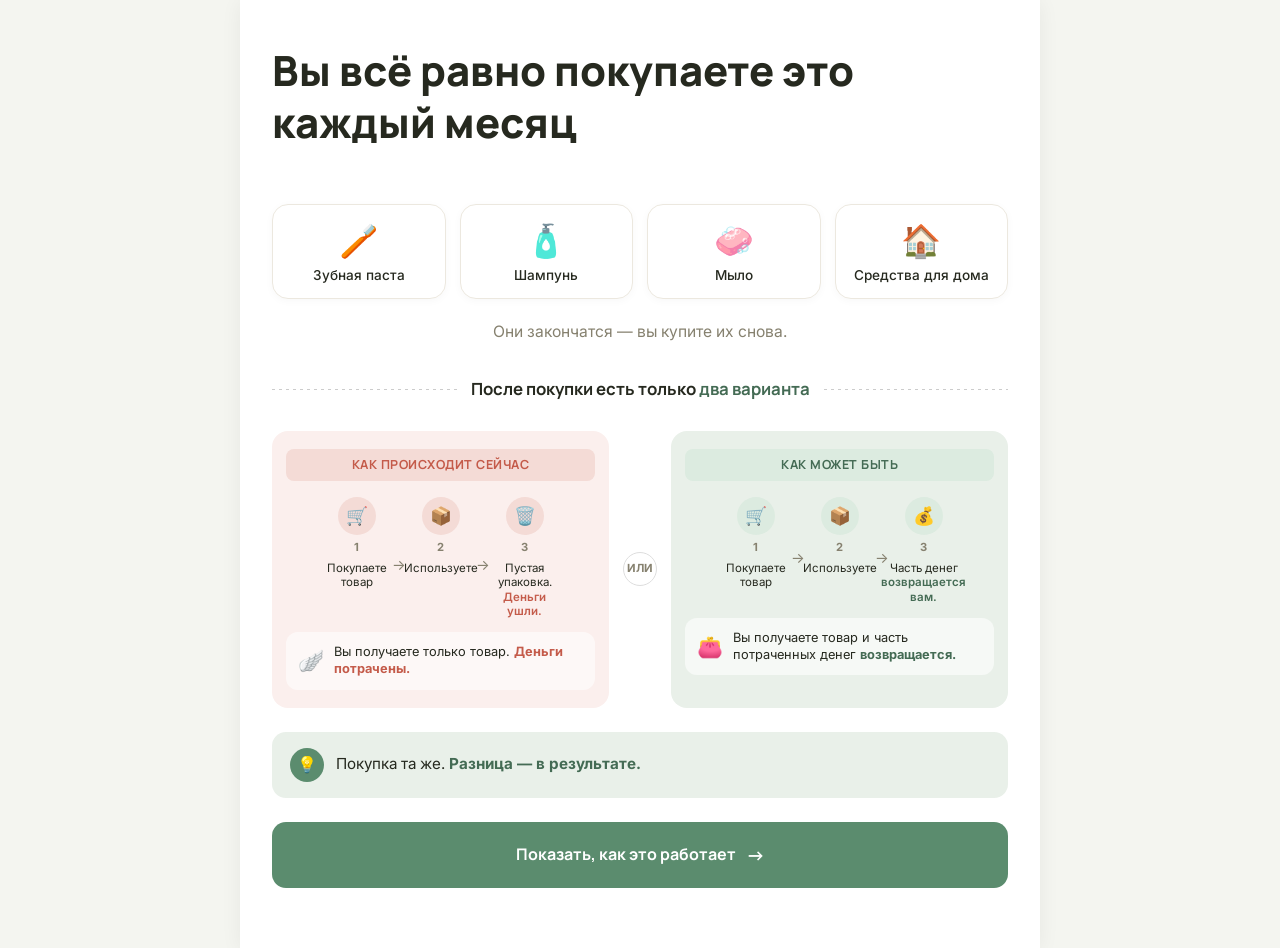
==== index.html @ 47878c48 "Add files via upload" ====
<!DOCTYPE html>
<html lang="ru">
<head>
<meta charset="UTF-8">
<meta name="viewport" content="width=device-width, initial-scale=1.0">
<title>Покупки, которые работают на вас</title>
<link rel="stylesheet" href="style.css">
</head>
<body>
<div class="page" style="padding: 44px 32px 60px;">

  <h1 class="fade-in">Вы всё равно покупаете это каждый месяц</h1>

  <div class="intro-icon-row fade-in fade-in-delay-1">
    <div class="intro-icon-card">
      <span class="emoji-big">🪥</span>
      <span class="intro-icon-label">Зубная паста</span>
    </div>
    <div class="intro-icon-card">
      <span class="emoji-big">🧴</span>
      <span class="intro-icon-label">Шампунь</span>
    </div>
    <div class="intro-icon-card">
      <span class="emoji-big">🧼</span>
      <span class="intro-icon-label">Мыло</span>
    </div>
    <div class="intro-icon-card">
      <span class="emoji-big">🏠</span>
      <span class="intro-icon-label">Средства для дома</span>
    </div>
  </div>

  <p class="intro-sub fade-in fade-in-delay-1">Они закончатся — вы купите их снова.</p>

  <div class="intro-divider fade-in fade-in-delay-2">
    <div class="intro-divider-text">После покупки есть только <span class="hl">два варианта</span></div>
  </div>

  <div class="mini-compare-grid fade-in fade-in-delay-2">

    <div class="mini-panel mini-panel-bad">
      <div class="mini-title">КАК ПРОИСХОДИТ СЕЙЧАС</div>
      <div class="mini-steps">
        <div class="mini-step">
          <div class="mini-step-icon">🛒</div>
          <div class="mini-step-num">1</div>
          <div class="mini-step-label">Покупаете товар</div>
        </div>
        <div class="mini-arrow">→</div>
        <div class="mini-step">
          <div class="mini-step-icon">📦</div>
          <div class="mini-step-num">2</div>
          <div class="mini-step-label">Используете</div>
        </div>
        <div class="mini-arrow">→</div>
        <div class="mini-step">
          <div class="mini-step-icon">🗑️</div>
          <div class="mini-step-num">3</div>
          <div class="mini-step-label">Пустая упаковка. <span class="hl-bad">Деньги ушли.</span></div>
        </div>
      </div>
      <div class="mini-result">
        <span class="emoji-mid">🪽</span>
        <div class="mini-result-text">Вы получаете только товар. <span class="hl-bad">Деньги потрачены.</span></div>
      </div>
    </div>

    <div class="mini-or">ИЛИ</div>

    <div class="mini-panel mini-panel-good">
      <div class="mini-title">КАК МОЖЕТ БЫТЬ</div>
      <div class="mini-steps">
        <div class="mini-step">
          <div class="mini-step-icon">🛒</div>
          <div class="mini-step-num">1</div>
          <div class="mini-step-label">Покупаете товар</div>
        </div>
        <div class="mini-arrow">→</div>
        <div class="mini-step">
          <div class="mini-step-icon">📦</div>
          <div class="mini-step-num">2</div>
          <div class="mini-step-label">Используете</div>
        </div>
        <div class="mini-arrow">→</div>
        <div class="mini-step">
          <div class="mini-step-icon">💰</div>
          <div class="mini-step-num">3</div>
          <div class="mini-step-label">Часть денег <span class="hl-good">возвращается вам.</span></div>
        </div>
      </div>
      <div class="mini-result">
        <span class="emoji-mid">👛</span>
        <div class="mini-result-text">Вы получаете товар и часть потраченных денег <span class="hl-good">возвращается.</span></div>
      </div>
    </div>

  </div>

  <div class="intro-callout fade-in fade-in-delay-2">
    <div class="intro-callout-icon">💡</div>
    <div class="intro-callout-text">Покупка та же. <span class="hl">Разница — в результате.</span></div>
  </div>

  <a href="02.html" class="btn-next fade-in fade-in-delay-2">Показать, как это работает <span class="arrow">→</span></a>

</div>
</body>
</html>
---- style.css ----
@import url('https://fonts.googleapis.com/css2?family=Inter:wght@400;500;600&family=Manrope:wght@600;700;800&display=swap');

* { margin: 0; padding: 0; box-sizing: border-box; }

:root {
  --bg: #F4F5F0;
  --white: #FFFFFF;
  --text: #26291F;
  --text-muted: #86816F;
  --primary: #5B8C6E;
  --primary-dark: #446B54;
  --primary-light: #E9F0E9;
  --accent: #C97B4A;
  --red: #C45B4A;
  --green: #4A8C6F;
  --tag-bg: #f0f0f0;
  --shadow: 0 2px 20px rgba(0,0,0,0.06);
}

html { scroll-behavior: smooth; }

body {
  font-family: 'Inter', sans-serif;
  color: var(--text);
  background: var(--bg);
  line-height: 1.6;
  -webkit-font-smoothing: antialiased;
  min-height: 100vh;
  display: flex;
  align-items: center;
  justify-content: center;
}

/* ── Page container ── */
.page {
  width: 100%;
  max-width: 800px;
  min-height: 100vh;
  margin: 0 auto;
  background: var(--white);
  position: relative;
  display: flex;
  flex-direction: column;
  justify-content: center;
  padding: 48px 32px 120px;
}

/* ── Section number ── */
.section-header {
  display: flex;
  align-items: center;
  gap: 12px;
  margin-bottom: 36px;
}

.section-number {
  width: 36px;
  height: 36px;
  border-radius: 50%;
  border: 2px solid var(--primary);
  display: flex;
  align-items: center;
  justify-content: center;
  font-family: 'Manrope', sans-serif;
  font-weight: 700;
  font-size: 0.85rem;
  color: var(--primary);
}

.section-label {
  font-family: 'Manrope', sans-serif;
  font-weight: 700;
  font-size: 0.75rem;
  text-transform: uppercase;
  letter-spacing: 2px;
  color: var(--text-muted);
}

/* ── Typography ── */
h1, h2, h3 {
  font-family: 'Manrope', sans-serif;
  line-height: 1.25;
}

h1 {
  font-size: clamp(1.8rem, 5vw, 2.6rem);
  font-weight: 800;
  margin-bottom: 28px;
}

h2 {
  font-size: clamp(1.5rem, 4vw, 2.2rem);
  font-weight: 700;
  margin-bottom: 24px;
}

p {
  font-size: 1.05rem;
  margin-bottom: 16px;
}

.muted {
  color: var(--text-muted);
  font-size: 0.95rem;
}

/* ── Content area ── */
.content {
  flex: 1;
  display: flex;
  flex-direction: column;
  justify-content: center;
}

.placeholder {
  padding: 40px 24px;
  border: 2px dashed #ddd;
  border-radius: 16px;
  text-align: center;
  color: var(--text-muted);
  font-size: 0.95rem;
  margin: 24px 0;
}

/* ── Bottom navigation ── */
.nav-bottom {
  position: absolute;
  bottom: 0;
  left: 0;
  right: 0;
  padding: 24px 32px;
}

.btn-next {
  display: flex;
  align-items: center;
  justify-content: center;
  gap: 10px;
  width: 100%;
  padding: 18px 32px;
  background: var(--primary);
  color: #fff;
  font-family: 'Manrope', sans-serif;
  font-size: 1rem;
  font-weight: 700;
  border: none;
  border-radius: 14px;
  cursor: pointer;
  text-decoration: none;
  text-align: center;
  transition: transform 0.2s, box-shadow 0.2s;
}

.btn-next:hover {
  transform: translateY(-2px);
  box-shadow: 0 8px 24px rgba(76,175,80,0.3);
}

.btn-next .arrow {
  font-size: 1.2rem;
  transition: transform 0.2s;
}

.btn-next:hover .arrow {
  transform: translateX(4px);
}

/* WhatsApp button */
.btn-whatsapp {
  display: flex;
  align-items: center;
  justify-content: center;
  gap: 10px;
  width: 100%;
  padding: 18px 32px;
  background: #25D366;
  color: #fff;
  font-family: 'Manrope', sans-serif;
  font-size: 1.05rem;
  font-weight: 700;
  border: none;
  border-radius: 14px;
  cursor: pointer;
  text-decoration: none;
  transition: transform 0.2s, box-shadow 0.2s;
}

.btn-whatsapp:hover {
  transform: translateY(-2px);
  box-shadow: 0 8px 24px rgba(37,211,102,0.35);
}

.wa-icon {
  width: 22px;
  height: 22px;
}

/* ── Fade-in animation ── */
.fade-in {
  opacity: 0;
  transform: translateY(16px);
  animation: fadeUp 0.5s ease forwards;
}

.fade-in-delay-1 { animation-delay: 0.2s; }
.fade-in-delay-2 { animation-delay: 0.4s; }
.fade-in-delay-3 { animation-delay: 0.6s; }

@keyframes fadeUp {
  to { opacity: 1; transform: translateY(0); }
}

/* ══════ Hero-style page (screen 1) ══════ */
.hero-page {
  padding: 0;
  overflow: hidden;
  position: relative;
  min-height: 100vh;
}

.hero-bg {
  position: absolute;
  inset: 0;
  width: 100%;
  height: 100%;
  object-fit: cover;
  z-index: 0;
}

.hero-overlay {
  position: absolute;
  inset: 0;
  background: linear-gradient(90deg, rgba(255,255,255,0.97) 0%, rgba(255,255,255,0.94) 38%, rgba(255,255,255,0.55) 62%, rgba(255,255,255,0.15) 100%);
  z-index: 1;
}

.hero-content {
  position: relative;
  z-index: 2;
  padding: 48px 40px 130px;
  max-width: 560px;
  min-height: 100vh;
  display: flex;
  flex-direction: column;
  justify-content: center;
}

.badge-row {
  display: flex;
  align-items: center;
  gap: 12px;
  margin-bottom: 32px;
}

.badge-num {
  width: 32px;
  height: 32px;
  border-radius: 50%;
  background: var(--primary);
  color: #fff;
  display: flex;
  align-items: center;
  justify-content: center;
  font-family: 'Manrope', sans-serif;
  font-weight: 700;
  font-size: 0.8rem;
}

.badge-label {
  font-family: 'Manrope', sans-serif;
  font-weight: 700;
  font-size: 0.78rem;
  text-transform: uppercase;
  letter-spacing: 2px;
  color: var(--text-muted);
}

.hero-h1 {
  font-family: 'Manrope', sans-serif;
  font-size: clamp(1.9rem, 4.5vw, 2.5rem);
  font-weight: 800;
  line-height: 1.25;
  color: var(--text);
  margin-bottom: 28px;
}

.tag-row {
  display: flex;
  flex-wrap: wrap;
  gap: 10px;
  margin-bottom: 28px;
}

.tag-chip {
  display: inline-flex;
  align-items: center;
  gap: 10px;
  padding: 10px 18px 10px 12px;
  background: #fff;
  border: 1px solid #e8e5dd;
  border-radius: 10px;
  font-size: 0.92rem;
  font-weight: 500;
  color: var(--text);
  box-shadow: 0 1px 3px rgba(0,0,0,0.03);
}

.tag-chip .icon-circle {
  width: 30px;
  height: 30px;
  border-radius: 50%;
  display: flex;
  align-items: center;
  justify-content: center;
  flex-shrink: 0;
  font-size: 1.05rem;
}

.icon-mint { background: #DCEFE4; }
.icon-blue { background: #DCE9F5; }
.icon-pink { background: #FBE1E6; }
.icon-peach { background: #FCE8D8; }

.hero-text {
  font-size: 1.02rem;
  line-height: 1.6;
  color: var(--text);
  margin-bottom: 4px;
}

.hero-text strong { color: var(--text); }

.hero-statement {
  font-family: 'Manrope', sans-serif;
  font-size: clamp(1.3rem, 3vw, 1.6rem);
  font-weight: 800;
  line-height: 1.3;
  margin: 18px 0 24px;
  padding-left: 18px;
  border-left: 3px solid var(--accent);
}

.hero-statement .highlight {
  color: var(--accent);
}

.hero-result {
  margin-top: 20px;
  margin-bottom: 32px;
}

.hero-result-row {
  display: flex;
  align-items: baseline;
  gap: 8px;
  padding: 4px 0;
  font-size: 1rem;
}

.hero-result-row .dot-bad { color: var(--red); }
.hero-result-row .dot-good { color: var(--green); }

.hero-btn {
  display: inline-flex;
  align-items: center;
  gap: 10px;
  width: fit-content;
  padding: 16px 28px;
  background: var(--primary);
  color: #fff;
  font-family: 'Manrope', sans-serif;
  font-size: 1rem;
  font-weight: 700;
  border: none;
  border-radius: 12px;
  cursor: pointer;
  text-decoration: none;
  transition: transform 0.2s, box-shadow 0.2s;
}

.hero-btn:hover {
  transform: translateY(-2px);
  box-shadow: 0 8px 24px rgba(76,175,80,0.3);
}

@media (max-width: 700px) {
  .hero-bg { display: none; }
  .hero-overlay { display: none; }
  .hero-page { background: var(--bg); }

  .hero-mobile-photo {
    display: block;
    width: 100%;
    height: 220px;
    object-fit: cover;
    border-radius: 0 0 28px 28px;
  }

  .hero-content {
    padding: 28px 22px 120px;
    max-width: 100%;
    min-height: auto;
    justify-content: flex-start;
  }
}

@media (min-width: 701px) {
  .hero-mobile-photo { display: none; }
}

/* ══════ Compare page (screen 2) ══════ */
.compare-page {
  padding: 48px 32px 60px;
}

.compare-header {
  display: flex;
  align-items: center;
  gap: 12px;
  margin-bottom: 36px;
}

.compare-h1 {
  font-family: 'Manrope', sans-serif;
  font-size: clamp(1.5rem, 4vw, 1.9rem);
  font-weight: 800;
  margin-bottom: 40px;
  text-align: center;
}

.compare-grid {
  display: grid;
  grid-template-columns: 1fr 1fr;
  gap: 20px;
  margin-bottom: 32px;
}

.compare-panel {
  border-radius: 18px;
  padding: 24px 20px;
  display: flex;
  flex-direction: column;
}

.compare-panel-bad {
  background: #FBEFED;
  border: 1px solid #F0D9D4;
}

.compare-panel-good {
  background: var(--primary-light);
  border: 1px solid #D3E4D6;
}

.compare-title {
  font-family: 'Manrope', sans-serif;
  font-weight: 700;
  font-size: 1rem;
  text-align: center;
  margin-bottom: 20px;
}

.compare-panel-bad .compare-title { color: var(--red); }
.compare-panel-good .compare-title { color: var(--primary-dark); }

.compare-flow {
  display: flex;
  flex-direction: column;
  align-items: center;
  gap: 4px;
  flex: 1;
}

.compare-step {
  display: flex;
  flex-direction: column;
  align-items: center;
  gap: 8px;
  text-align: center;
}

.compare-step-icon {
  width: 44px;
  height: 44px;
  border-radius: 50%;
  display: flex;
  align-items: center;
  justify-content: center;
  flex-shrink: 0;
}

.compare-panel-bad .compare-step-icon { background: #F4DBD6; }
.compare-panel-good .compare-step-icon { background: #DCEBE0; }

.compare-step-icon svg {
  width: 20px;
  height: 20px;
}

.compare-panel-bad .compare-step-icon svg { stroke: var(--red); }
.compare-panel-good .compare-step-icon svg { stroke: var(--primary-dark); }

.compare-step-label {
  font-size: 0.85rem;
  line-height: 1.3;
  color: var(--text);
}

.compare-connector {
  width: 2px;
  height: 18px;
  background: repeating-linear-gradient(to bottom, currentColor 0, currentColor 3px, transparent 3px, transparent 6px);
}

.compare-panel-bad .compare-connector { color: #E0B8B0; }
.compare-panel-good .compare-connector { color: #B8D6C0; }

.compare-result {
  margin-top: 18px;
  padding: 14px 12px;
  border-radius: 12px;
  text-align: center;
  font-size: 0.88rem;
  font-weight: 600;
  line-height: 1.4;
}

.compare-panel-bad .compare-result {
  background: #F4DBD6;
  color: #A8493A;
}

.compare-panel-good .compare-result {
  background: #DCEBE0;
  color: var(--primary-dark);
}

.compare-footer {
  display: flex;
  align-items: center;
  gap: 12px;
  padding: 18px 20px;
  background: var(--primary-light);
  border-radius: 14px;
  margin-bottom: 28px;
}

.compare-footer-icon {
  width: 36px;
  height: 36px;
  border-radius: 50%;
  background: var(--primary);
  display: flex;
  align-items: center;
  justify-content: center;
  flex-shrink: 0;
}

.compare-footer-icon svg {
  width: 18px;
  height: 18px;
  stroke: #fff;
}

.compare-footer-text {
  font-size: 0.95rem;
  line-height: 1.4;
}

.compare-footer-text strong { color: var(--primary-dark); }

@media (max-width: 640px) {
  .compare-page { padding: 32px 18px 40px; }
  .compare-grid { grid-template-columns: 1fr; gap: 16px; }
}

/* ══════ Intro icon cards (top row, screen 1) ══════ */
.intro-icon-row {
  display: grid;
  grid-template-columns: repeat(4, 1fr);
  gap: 14px;
  margin: 28px 0 20px;
}

.intro-icon-card {
  background: #fff;
  border: 1px solid #ECE8DF;
  border-radius: 16px;
  padding: 20px 10px 14px;
  display: flex;
  flex-direction: column;
  align-items: center;
  text-align: center;
  gap: 10px;
  box-shadow: 0 2px 8px rgba(0,0,0,0.03);
}

.intro-icon-card .emoji-big {
  font-size: 2rem;
  line-height: 1;
}

.intro-icon-card .intro-icon-label {
  font-size: 0.85rem;
  font-weight: 500;
  color: var(--text);
  line-height: 1.25;
}

.intro-sub {
  text-align: center;
  color: var(--text-muted);
  font-size: 0.98rem;
  margin-bottom: 32px;
}

.intro-divider {
  display: flex;
  align-items: center;
  gap: 14px;
  margin-bottom: 28px;
}

.intro-divider::before,
.intro-divider::after {
  content: '';
  flex: 1;
  height: 1px;
  background: repeating-linear-gradient(to right, #ccc 0, #ccc 3px, transparent 3px, transparent 7px);
}

.intro-divider-text {
  font-family: 'Manrope', sans-serif;
  font-weight: 700;
  font-size: 1.05rem;
  text-align: center;
}

.intro-divider-text .hl { color: var(--primary-dark); }

/* Compact comparison (emoji-based, smaller) */
.mini-compare-grid {
  display: grid;
  grid-template-columns: 1fr auto 1fr;
  gap: 14px;
  align-items: stretch;
  margin-bottom: 24px;
}

.mini-or {
  align-self: center;
  width: 34px;
  height: 34px;
  border-radius: 50%;
  border: 1px solid #ddd;
  background: #fff;
  display: flex;
  align-items: center;
  justify-content: center;
  font-size: 0.7rem;
  font-weight: 700;
  color: var(--text-muted);
}

.mini-panel {
  border-radius: 16px;
  padding: 18px 14px;
}

.mini-panel-bad { background: #FBEFED; }
.mini-panel-good { background: var(--primary-light); }

.mini-title {
  text-align: center;
  font-family: 'Manrope', sans-serif;
  font-weight: 700;
  font-size: 0.78rem;
  letter-spacing: 0.5px;
  padding: 6px 10px;
  border-radius: 8px;
  margin-bottom: 16px;
}

.mini-panel-bad .mini-title { background: #F4DBD6; color: var(--red); }
.mini-panel-good .mini-title { background: #DCEBE0; color: var(--primary-dark); }

.mini-steps {
  display: flex;
  align-items: flex-start;
  justify-content: center;
  gap: 6px;
  margin-bottom: 14px;
}

.mini-step {
  display: flex;
  flex-direction: column;
  align-items: center;
  gap: 4px;
  text-align: center;
  width: 58px;
}

.mini-step-icon {
  width: 38px;
  height: 38px;
  border-radius: 50%;
  display: flex;
  align-items: center;
  justify-content: center;
  font-size: 1.1rem;
}

.mini-panel-bad .mini-step-icon { background: #F4DBD6; }
.mini-panel-good .mini-step-icon { background: #DCEBE0; }

.mini-step-num {
  font-size: 0.7rem;
  font-weight: 700;
  color: var(--text-muted);
}

.mini-step-label {
  font-size: 0.72rem;
  line-height: 1.25;
  color: var(--text);
}

.mini-step-label .hl-bad { color: var(--red); font-weight: 600; }
.mini-step-label .hl-good { color: var(--primary-dark); font-weight: 600; }

.mini-arrow {
  align-self: center;
  color: var(--text-muted);
  font-size: 0.9rem;
  margin-top: 14px;
}

.mini-result {
  display: flex;
  align-items: center;
  gap: 10px;
  background: rgba(255,255,255,0.6);
  border-radius: 12px;
  padding: 12px;
}

.mini-result .emoji-mid { font-size: 1.3rem; }

.mini-result-text {
  font-size: 0.8rem;
  line-height: 1.3;
}

.mini-result-text .hl-bad { color: var(--red); font-weight: 700; }
.mini-result-text .hl-good { color: var(--primary-dark); font-weight: 700; }

.intro-callout {
  display: flex;
  align-items: center;
  gap: 12px;
  background: var(--primary-light);
  border-radius: 14px;
  padding: 16px 18px;
  margin-bottom: 24px;
}

.intro-callout-icon {
  width: 34px;
  height: 34px;
  border-radius: 50%;
  background: var(--primary);
  color: #fff;
  display: flex;
  align-items: center;
  justify-content: center;
  font-size: 1rem;
  flex-shrink: 0;
}

.intro-callout-text {
  font-size: 0.95rem;
}

.intro-callout-text .hl { color: var(--primary-dark); font-weight: 700; }

@media (max-width: 600px) {
  .intro-icon-row {
    grid-template-columns: repeat(4, 1fr);
    gap: 8px;
  }
  .intro-icon-card {
    padding: 14px 6px 10px;
    border-radius: 12px;
  }
  .intro-icon-card .emoji-big { font-size: 1.6rem; }
  .intro-icon-card .intro-icon-label { font-size: 0.72rem; }
  .mini-compare-grid { grid-template-columns: 1fr; }
  .mini-or { justify-self: center; margin: 4px 0; }
}

/* ── Responsive ── */
@media (max-width: 480px) {
  .page {
    padding: 36px 20px 110px;
  }
  .nav-bottom {
    padding: 20px;
  }
}

@media (min-width: 801px) {
  body {
    padding: 0;
  }
  .page {
    min-height: 100vh;
    box-shadow: var(--shadow);
  }
}
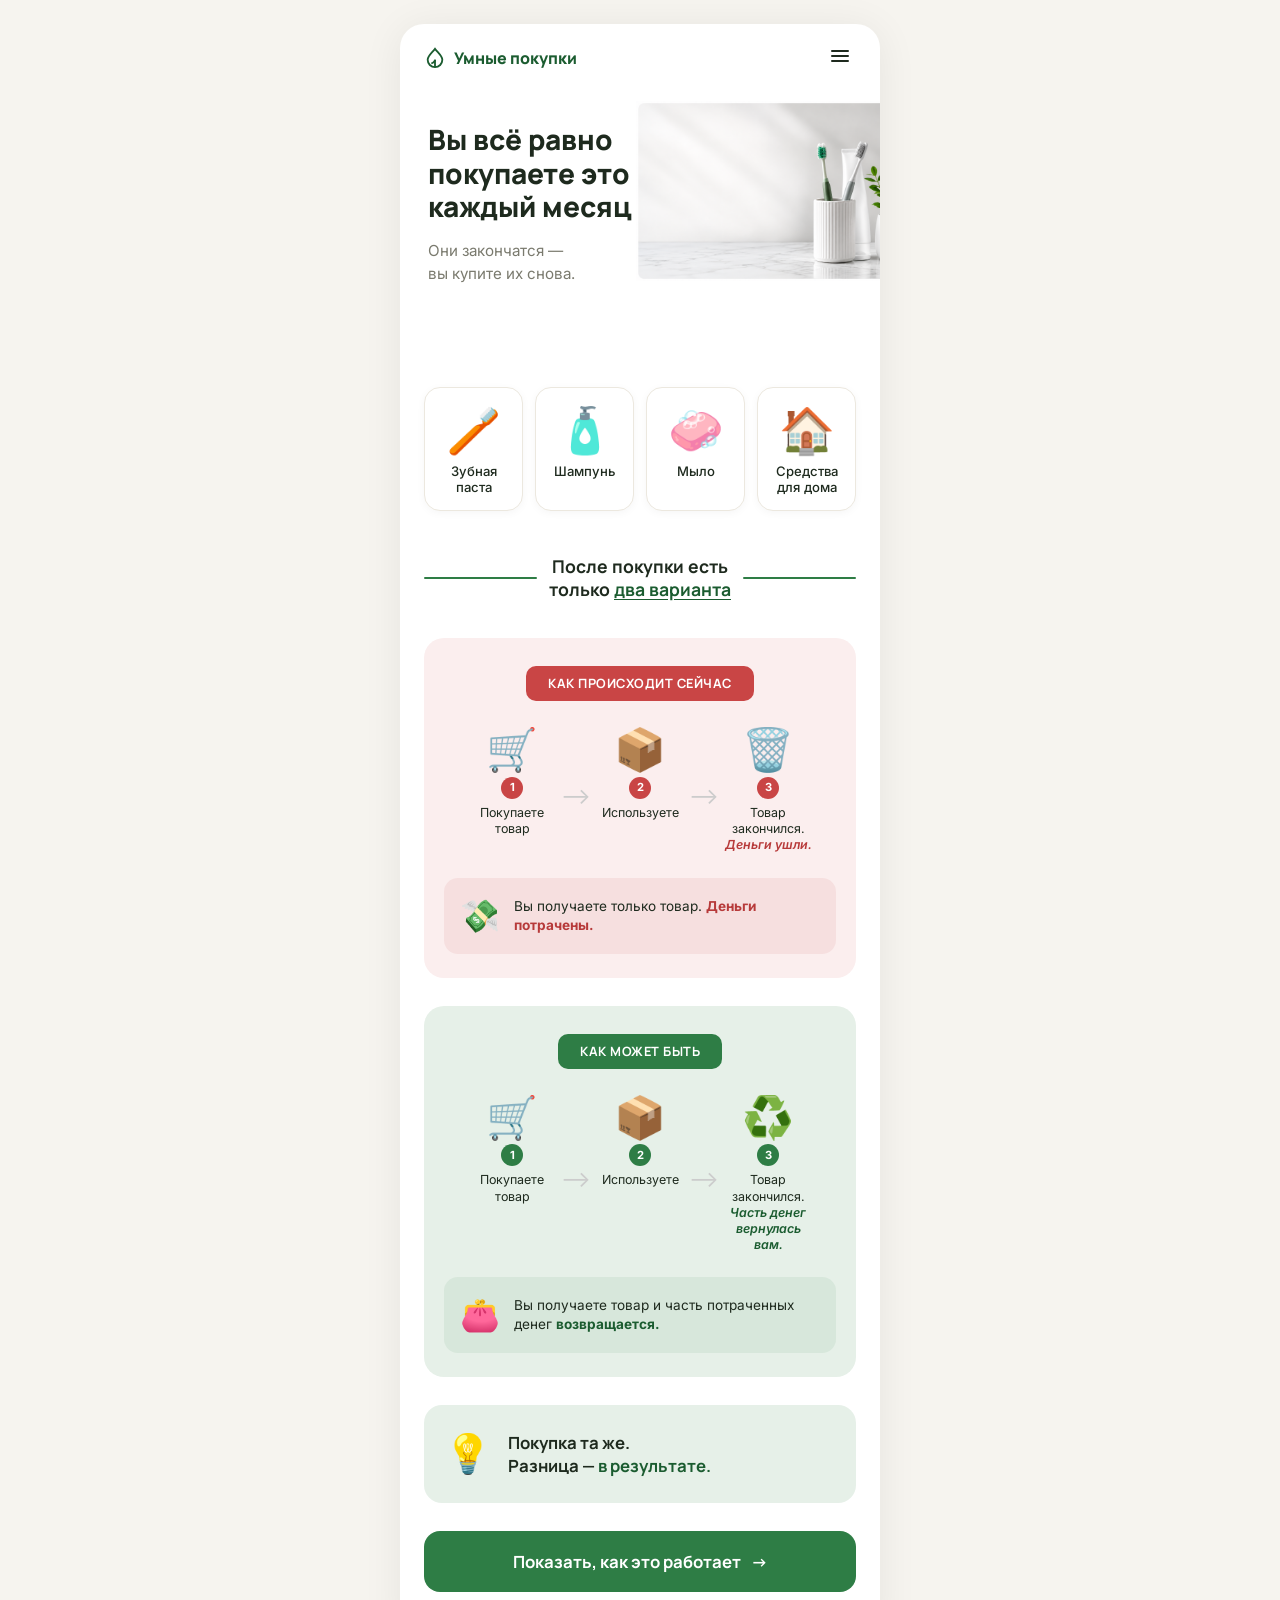
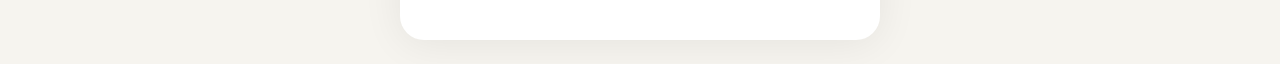
==== commit babc590e: "Add files via upload" ====
--- a/index.html
+++ b/index.html
@@ -4,105 +4,368 @@
 <meta charset="UTF-8">
 <meta name="viewport" content="width=device-width, initial-scale=1.0">
 <title>Покупки, которые работают на вас</title>
-<link rel="stylesheet" href="style.css">
+<link rel="preconnect" href="https://fonts.googleapis.com">
+<link href="https://fonts.googleapis.com/css2?family=Inter:wght@400;500;600&family=Manrope:wght@600;700;800&display=swap" rel="stylesheet">
+<style>
+*{margin:0;padding:0;box-sizing:border-box}
+:root{
+  --bg:#F6F4EF;
+  --white:#fff;
+  --text:#1E2A1E;
+  --text-muted:#7A7A6E;
+  --primary:#2E7D45;
+  --primary-dark:#1B5C30;
+  --primary-light:#E6F0E8;
+  --red:#B73A3A;
+  --red-light:#FBEEEE;
+  --red-accent:#C94545;
+  --green:#2E7D45;
+  --green-light:#E6F0E8;
+}
+html{scroll-behavior:smooth}
+body{
+  font-family:'Inter',sans-serif;
+  color:var(--text);
+  background:var(--bg);
+  -webkit-font-smoothing:antialiased;
+  line-height:1.5;
+}
+
+/* ── Container ── */
+.wrap{
+  max-width:480px;
+  margin:0 auto;
+  background:var(--white);
+  min-height:100vh;
+  overflow:hidden;
+}
+
+/* ── Header ── */
+.site-header{
+  display:flex;
+  align-items:center;
+  justify-content:space-between;
+  padding:16px 24px;
+}
+.logo{
+  display:flex;align-items:center;gap:8px;
+  font-family:'Manrope',sans-serif;font-weight:800;
+  font-size:1rem;color:var(--primary-dark);
+  text-decoration:none;
+}
+.logo svg{width:22px;height:22px;}
+.burger{background:none;border:none;cursor:pointer;padding:4px;}
+.burger svg{width:24px;height:24px;stroke:var(--text);}
+
+/* ── Hero ── */
+.hero{
+  position:relative;
+  padding:32px 28px 0;
+  min-height:260px;
+  overflow:hidden;
+}
+.hero-text-block{
+  position:relative;z-index:2;
+  max-width:60%;
+}
+.hero h1{
+  font-family:'Manrope',sans-serif;
+  font-size:1.75rem;font-weight:800;
+  line-height:1.2;margin-bottom:16px;
+  color:var(--text);
+}
+.hero-sub{
+  font-size:0.95rem;color:var(--text-muted);
+  line-height:1.5;
+}
+.hero-photo{
+  position:absolute;
+  right:-20px;top:10px;
+  width:55%;height:100%;
+  object-fit:contain;
+  object-position:right top;
+  z-index:1;
+}
+
+/* ── Product cards ── */
+.products{
+  display:grid;
+  grid-template-columns:repeat(4,1fr);
+  gap:12px;
+  padding:36px 24px 0;
+}
+.product-card{
+  background:var(--white);
+  border:1px solid #ECE8DF;
+  border-radius:16px;
+  padding:20px 8px 14px;
+  display:flex;flex-direction:column;
+  align-items:center;text-align:center;
+  gap:10px;
+  box-shadow:0 2px 8px rgba(0,0,0,0.04);
+}
+.product-card .p-emoji{font-size:2.8rem;line-height:1;}
+.product-card .p-label{
+  font-size:0.82rem;font-weight:500;
+  color:var(--text);line-height:1.25;
+}
+
+/* ── Divider ── */
+.section-divider{
+  display:flex;align-items:center;
+  gap:12px;padding:44px 24px 36px;
+}
+.section-divider::before,
+.section-divider::after{
+  content:'';flex:1;height:2px;
+  background:var(--primary);
+  border-radius:2px;
+}
+.section-divider-text{
+  font-family:'Manrope',sans-serif;
+  font-weight:700;font-size:1.1rem;
+  text-align:center;line-height:1.35;
+}
+.section-divider-text .hl{
+  color:var(--primary-dark);
+  text-decoration:underline;
+  text-underline-offset:3px;
+}
+
+/* ── Comparison panels ── */
+.panel{
+  margin:0 24px 28px;
+  border-radius:20px;
+  padding:28px 20px 24px;
+}
+.panel-bad{background:var(--red-light);}
+.panel-good{background:var(--green-light);}
+
+.panel-tag{
+  display:block;
+  width:fit-content;
+  margin:0 auto 28px;
+  padding:8px 22px;
+  border-radius:10px;
+  font-family:'Manrope',sans-serif;
+  font-weight:700;font-size:0.8rem;
+  letter-spacing:0.5px;
+  text-transform:uppercase;
+  color:var(--white);
+}
+.panel-bad .panel-tag{background:var(--red-accent);}
+.panel-good .panel-tag{background:var(--green);}
+
+.panel-steps{
+  display:flex;
+  align-items:flex-start;
+  justify-content:center;
+  gap:4px;
+  margin-bottom:24px;
+}
+
+.p-step{
+  display:flex;flex-direction:column;
+  align-items:center;text-align:center;
+  width:90px;gap:6px;
+}
+.p-step-emoji{font-size:2.6rem;line-height:1;}
+.p-step-num{
+  width:22px;height:22px;border-radius:50%;
+  display:flex;align-items:center;justify-content:center;
+  font-size:0.7rem;font-weight:700;color:var(--white);
+}
+.panel-bad .p-step-num{background:var(--red-accent);}
+.panel-good .p-step-num{background:var(--green);}
+
+.p-step-label{
+  font-size:0.78rem;line-height:1.3;
+  color:var(--text);
+}
+.p-step-label .hl-bad{color:var(--red);font-weight:600;font-style:italic;}
+.p-step-label .hl-good{color:var(--primary-dark);font-weight:600;font-style:italic;}
+
+.p-arrow{
+  align-self:center;
+  margin-top:8px;
+  font-size:1.4rem;
+  color:#ccc;
+}
+
+.panel-result{
+  display:flex;
+  align-items:center;
+  gap:14px;
+  padding:14px 16px;
+  border-radius:14px;
+  margin-top:4px;
+}
+.panel-bad .panel-result{background:rgba(183,58,58,0.08);}
+.panel-good .panel-result{background:rgba(46,125,69,0.08);}
+
+.panel-result .r-emoji{font-size:2rem;}
+.panel-result .r-text{font-size:0.85rem;line-height:1.4;}
+.panel-result .r-text .hl-bad{color:var(--red);font-weight:700;}
+.panel-result .r-text .hl-good{color:var(--primary-dark);font-weight:700;}
+
+/* ── Callout ── */
+.callout{
+  display:flex;
+  align-items:center;
+  gap:16px;
+  margin:12px 24px 28px;
+  padding:20px;
+  background:var(--green-light);
+  border-radius:18px;
+}
+.callout-icon{font-size:2.4rem;}
+.callout-text{
+  font-family:'Manrope',sans-serif;
+  font-size:1.05rem;font-weight:700;
+  line-height:1.4;
+}
+.callout-text .hl{color:var(--primary-dark);}
+
+/* ── CTA ── */
+.cta-wrap{
+  padding:0 24px 48px;
+}
+.btn-cta{
+  display:flex;
+  align-items:center;justify-content:center;
+  gap:10px;width:100%;
+  padding:18px 32px;
+  background:var(--primary);color:var(--white);
+  font-family:'Manrope',sans-serif;
+  font-size:1.05rem;font-weight:700;
+  border:none;border-radius:16px;
+  cursor:pointer;text-decoration:none;
+  transition:transform 0.2s,box-shadow 0.2s;
+}
+.btn-cta:hover{
+  transform:translateY(-2px);
+  box-shadow:0 8px 24px rgba(46,125,69,0.3);
+}
+
+/* ── Animations ── */
+.fi{opacity:0;transform:translateY(18px);transition:opacity 0.5s ease,transform 0.5s ease;}
+.fi.vis{opacity:1;transform:translateY(0);}
+
+/* ── Desktop ── */
+@media(min-width:600px){
+  body{display:flex;align-items:flex-start;justify-content:center;padding:24px 0;}
+  .wrap{border-radius:24px;box-shadow:0 4px 40px rgba(0,0,0,0.07);min-height:auto;}
+}
+</style>
 </head>
 <body>
-<div class="page" style="padding: 44px 32px 60px;">
-
-  <h1 class="fade-in">Вы всё равно покупаете это каждый месяц</h1>
-
-  <div class="intro-icon-row fade-in fade-in-delay-1">
-    <div class="intro-icon-card">
-      <span class="emoji-big">🪥</span>
-      <span class="intro-icon-label">Зубная паста</span>
-    </div>
-    <div class="intro-icon-card">
-      <span class="emoji-big">🧴</span>
-      <span class="intro-icon-label">Шампунь</span>
-    </div>
-    <div class="intro-icon-card">
-      <span class="emoji-big">🧼</span>
-      <span class="intro-icon-label">Мыло</span>
-    </div>
-    <div class="intro-icon-card">
-      <span class="emoji-big">🏠</span>
-      <span class="intro-icon-label">Средства для дома</span>
-    </div>
-  </div>
-
-  <p class="intro-sub fade-in fade-in-delay-1">Они закончатся — вы купите их снова.</p>
-
-  <div class="intro-divider fade-in fade-in-delay-2">
-    <div class="intro-divider-text">После покупки есть только <span class="hl">два варианта</span></div>
-  </div>
-
-  <div class="mini-compare-grid fade-in fade-in-delay-2">
-
-    <div class="mini-panel mini-panel-bad">
-      <div class="mini-title">КАК ПРОИСХОДИТ СЕЙЧАС</div>
-      <div class="mini-steps">
-        <div class="mini-step">
-          <div class="mini-step-icon">🛒</div>
-          <div class="mini-step-num">1</div>
-          <div class="mini-step-label">Покупаете товар</div>
-        </div>
-        <div class="mini-arrow">→</div>
-        <div class="mini-step">
-          <div class="mini-step-icon">📦</div>
-          <div class="mini-step-num">2</div>
-          <div class="mini-step-label">Используете</div>
-        </div>
-        <div class="mini-arrow">→</div>
-        <div class="mini-step">
-          <div class="mini-step-icon">🗑️</div>
-          <div class="mini-step-num">3</div>
-          <div class="mini-step-label">Пустая упаковка. <span class="hl-bad">Деньги ушли.</span></div>
-        </div>
-      </div>
-      <div class="mini-result">
-        <span class="emoji-mid">🪽</span>
-        <div class="mini-result-text">Вы получаете только товар. <span class="hl-bad">Деньги потрачены.</span></div>
-      </div>
-    </div>
-
-    <div class="mini-or">ИЛИ</div>
-
-    <div class="mini-panel mini-panel-good">
-      <div class="mini-title">КАК МОЖЕТ БЫТЬ</div>
-      <div class="mini-steps">
-        <div class="mini-step">
-          <div class="mini-step-icon">🛒</div>
-          <div class="mini-step-num">1</div>
-          <div class="mini-step-label">Покупаете товар</div>
-        </div>
-        <div class="mini-arrow">→</div>
-        <div class="mini-step">
-          <div class="mini-step-icon">📦</div>
-          <div class="mini-step-num">2</div>
-          <div class="mini-step-label">Используете</div>
-        </div>
-        <div class="mini-arrow">→</div>
-        <div class="mini-step">
-          <div class="mini-step-icon">💰</div>
-          <div class="mini-step-num">3</div>
-          <div class="mini-step-label">Часть денег <span class="hl-good">возвращается вам.</span></div>
-        </div>
-      </div>
-      <div class="mini-result">
-        <span class="emoji-mid">👛</span>
-        <div class="mini-result-text">Вы получаете товар и часть потраченных денег <span class="hl-good">возвращается.</span></div>
-      </div>
-    </div>
-
-  </div>
-
-  <div class="intro-callout fade-in fade-in-delay-2">
-    <div class="intro-callout-icon">💡</div>
-    <div class="intro-callout-text">Покупка та же. <span class="hl">Разница — в результате.</span></div>
-  </div>
-
-  <a href="02.html" class="btn-next fade-in fade-in-delay-2">Показать, как это работает <span class="arrow">→</span></a>
+<div class="wrap">
+
+  <!-- Header -->
+  <header class="site-header">
+    <a href="#" class="logo">
+      <svg viewBox="0 0 24 24" fill="none" stroke="currentColor" stroke-width="2"><path d="M12 2C8 7 4 10 4 14a8 8 0 0 0 16 0c0-4-4-7-8-12z"/><path d="M12 22v-8"/><path d="M8 18c2-1 4-1 4-4"/></svg>
+      Умные покупки
+    </a>
+    <button class="burger" aria-label="Меню">
+      <svg viewBox="0 0 24 24" fill="none" stroke-width="2" stroke-linecap="round"><path d="M4 7h16M4 12h16M4 17h16"/></svg>
+    </button>
+  </header>
+
+  <!-- Hero -->
+  <section class="hero fi">
+    <div class="hero-text-block">
+      <h1>Вы всё равно покупаете это каждый месяц</h1>
+      <p class="hero-sub">Они закончатся —<br>вы купите их снова.</p>
+    </div>
+    <img src="bg-01.png" alt="" class="hero-photo">
+  </section>
+
+  <!-- Products -->
+  <div class="products fi">
+    <div class="product-card"><span class="p-emoji">🪥</span><span class="p-label">Зубная паста</span></div>
+    <div class="product-card"><span class="p-emoji">🧴</span><span class="p-label">Шампунь</span></div>
+    <div class="product-card"><span class="p-emoji">🧼</span><span class="p-label">Мыло</span></div>
+    <div class="product-card"><span class="p-emoji">🏠</span><span class="p-label">Средства для дома</span></div>
+  </div>
+
+  <!-- Divider -->
+  <div class="section-divider fi">
+    <div class="section-divider-text">После покупки есть<br>только <span class="hl">два варианта</span></div>
+  </div>
+
+  <!-- Panel: Bad -->
+  <div class="panel panel-bad fi">
+    <span class="panel-tag">Как происходит сейчас</span>
+    <div class="panel-steps">
+      <div class="p-step">
+        <span class="p-step-emoji">🛒</span>
+        <span class="p-step-num">1</span>
+        <span class="p-step-label">Покупаете товар</span>
+      </div>
+      <span class="p-arrow">⟶</span>
+      <div class="p-step">
+        <span class="p-step-emoji">📦</span>
+        <span class="p-step-num">2</span>
+        <span class="p-step-label">Используете</span>
+      </div>
+      <span class="p-arrow">⟶</span>
+      <div class="p-step">
+        <span class="p-step-emoji">🗑️</span>
+        <span class="p-step-num">3</span>
+        <span class="p-step-label">Товар закончился. <span class="hl-bad">Деньги ушли.</span></span>
+      </div>
+    </div>
+    <div class="panel-result">
+      <span class="r-emoji">💸</span>
+      <div class="r-text">Вы получаете только товар. <span class="hl-bad">Деньги потрачены.</span></div>
+    </div>
+  </div>
+
+  <!-- Panel: Good -->
+  <div class="panel panel-good fi">
+    <span class="panel-tag">Как может быть</span>
+    <div class="panel-steps">
+      <div class="p-step">
+        <span class="p-step-emoji">🛒</span>
+        <span class="p-step-num">1</span>
+        <span class="p-step-label">Покупаете товар</span>
+      </div>
+      <span class="p-arrow">⟶</span>
+      <div class="p-step">
+        <span class="p-step-emoji">📦</span>
+        <span class="p-step-num">2</span>
+        <span class="p-step-label">Используете</span>
+      </div>
+      <span class="p-arrow">⟶</span>
+      <div class="p-step">
+        <span class="p-step-emoji">♻️</span>
+        <span class="p-step-num">3</span>
+        <span class="p-step-label">Товар закончился. <span class="hl-good">Часть денег вернулась вам.</span></span>
+      </div>
+    </div>
+    <div class="panel-result">
+      <span class="r-emoji">👛</span>
+      <div class="r-text">Вы получаете товар и часть потраченных денег <span class="hl-good">возвращается.</span></div>
+    </div>
+  </div>
+
+  <!-- Callout -->
+  <div class="callout fi">
+    <span class="callout-icon">💡</span>
+    <div class="callout-text">Покупка та же.<br>Разница — <span class="hl">в результате.</span></div>
+  </div>
+
+  <!-- CTA -->
+  <div class="cta-wrap fi">
+    <a href="02.html" class="btn-cta">Показать, как это работает <span>→</span></a>
+  </div>
 
 </div>
+
+<script>
+const obs=new IntersectionObserver(e=>{e.forEach(el=>{if(el.isIntersecting)el.target.classList.add('vis')})},{threshold:0.12});
+document.querySelectorAll('.fi').forEach(el=>obs.observe(el));
+</script>
 </body>
 </html>
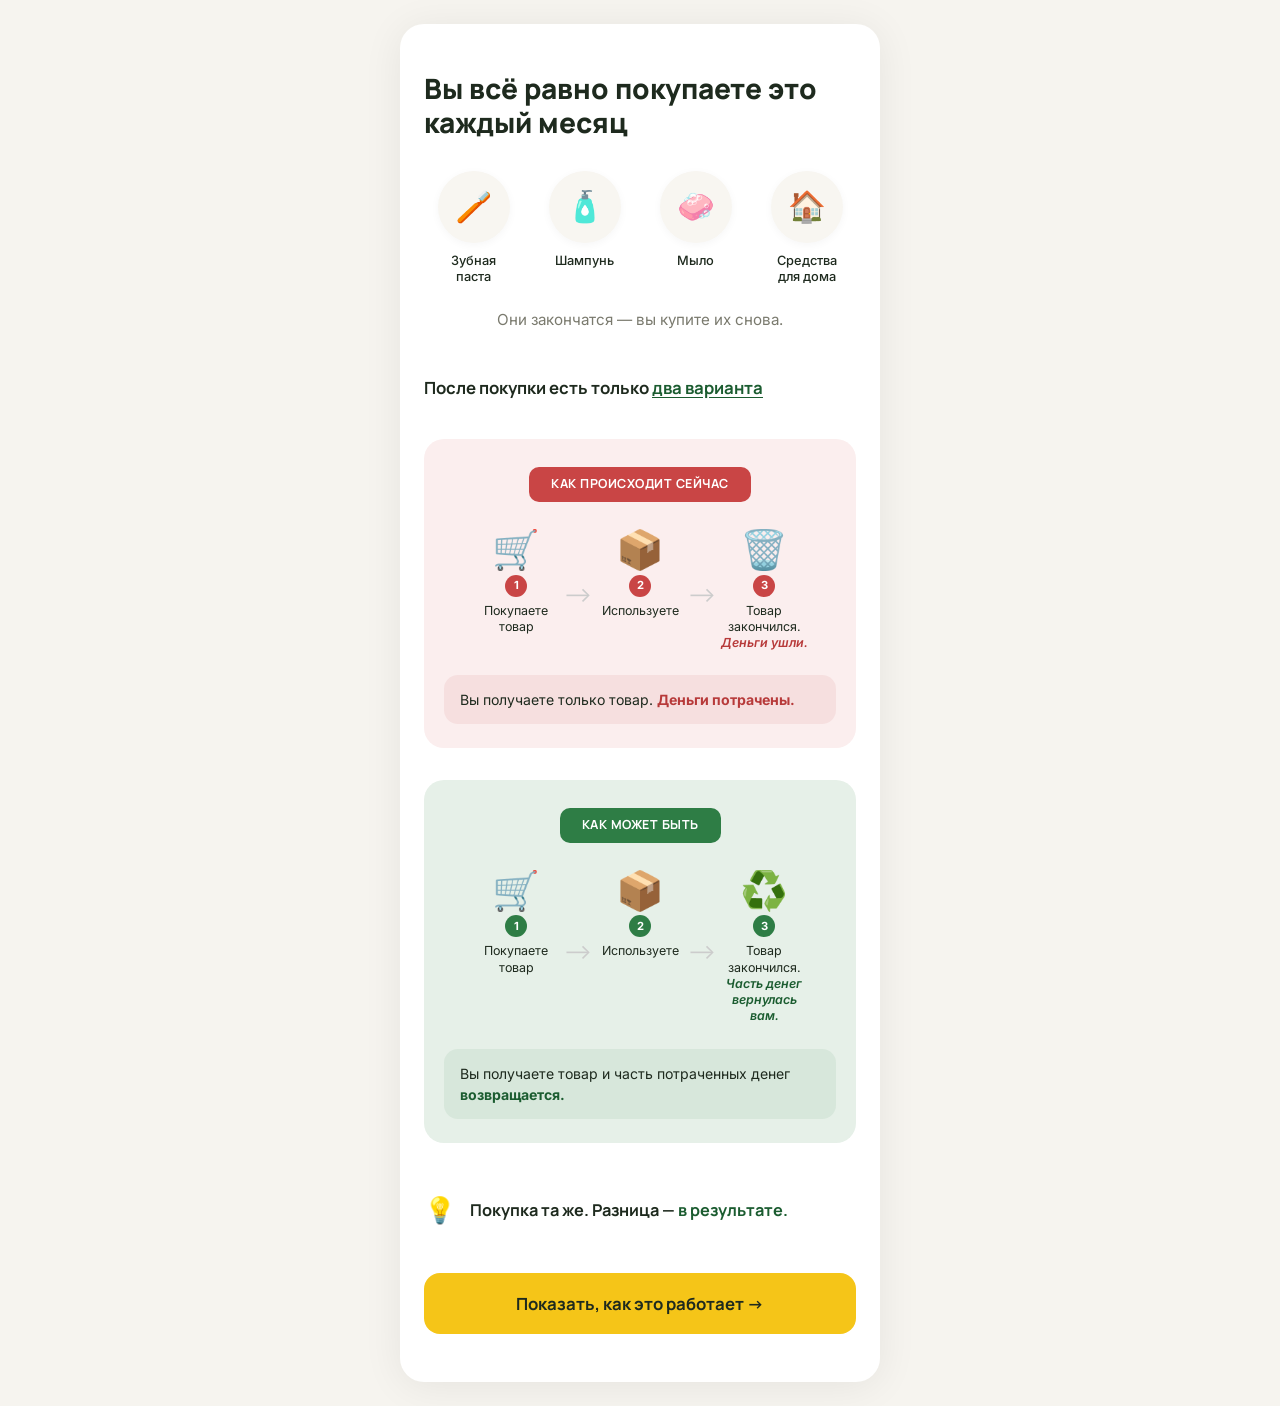
==== commit b7cd9653: "Add files via upload" ====
--- a/index.html
+++ b/index.html
@@ -21,6 +21,8 @@
   --red-accent:#C94545;
   --green:#2E7D45;
   --green-light:#E6F0E8;
+  --yellow:#F5C518;
+  --yellow-hover:#E6B800;
 }
 html{scroll-behavior:smooth}
 body{
@@ -31,7 +33,6 @@
   line-height:1.5;
 }
 
-/* ── Container ── */
 .wrap{
   max-width:480px;
   margin:0 auto;
@@ -40,101 +41,74 @@
   overflow:hidden;
 }
 
-/* ── Header ── */
-.site-header{
-  display:flex;
-  align-items:center;
-  justify-content:space-between;
-  padding:16px 24px;
-}
-.logo{
-  display:flex;align-items:center;gap:8px;
-  font-family:'Manrope',sans-serif;font-weight:800;
-  font-size:1rem;color:var(--primary-dark);
-  text-decoration:none;
-}
-.logo svg{width:22px;height:22px;}
-.burger{background:none;border:none;cursor:pointer;padding:4px;}
-.burger svg{width:24px;height:24px;stroke:var(--text);}
-
-/* ── Hero ── */
-.hero{
-  position:relative;
-  padding:32px 28px 0;
-  min-height:260px;
-  overflow:hidden;
-}
-.hero-text-block{
-  position:relative;z-index:2;
-  max-width:60%;
-}
-.hero h1{
+/* ── Top section ── */
+.top-section{
+  padding:48px 24px 0;
+  text-align:center;
+}
+
+.top-section h1{
   font-family:'Manrope',sans-serif;
   font-size:1.75rem;font-weight:800;
-  line-height:1.2;margin-bottom:16px;
-  color:var(--text);
-}
-.hero-sub{
-  font-size:0.95rem;color:var(--text-muted);
-  line-height:1.5;
-}
-.hero-photo{
-  position:absolute;
-  right:-20px;top:10px;
-  width:55%;height:100%;
-  object-fit:contain;
-  object-position:right top;
-  z-index:1;
-}
-
-/* ── Product cards ── */
+  line-height:1.2;margin-bottom:32px;
+  text-align:left;
+}
+
+/* ── Product circles ── */
 .products{
   display:grid;
   grid-template-columns:repeat(4,1fr);
   gap:12px;
-  padding:36px 24px 0;
-}
-.product-card{
-  background:var(--white);
-  border:1px solid #ECE8DF;
-  border-radius:16px;
-  padding:20px 8px 14px;
+  margin-bottom:24px;
+}
+.product-item{
   display:flex;flex-direction:column;
-  align-items:center;text-align:center;
-  gap:10px;
+  align-items:center;text-align:center;gap:10px;
+}
+.product-circle{
+  width:72px;height:72px;
+  border-radius:50%;
+  background:#F8F6F1;
+  display:flex;align-items:center;
+  justify-content:center;
+  font-size:1.9rem;
   box-shadow:0 2px 8px rgba(0,0,0,0.04);
 }
-.product-card .p-emoji{font-size:2.8rem;line-height:1;}
-.product-card .p-label{
-  font-size:0.82rem;font-weight:500;
+.product-label{
+  font-size:0.8rem;font-weight:500;
   color:var(--text);line-height:1.25;
 }
 
+.sub-text{
+  color:var(--text-muted);
+  font-size:0.95rem;
+  margin-bottom:0;
+  text-align:center;
+}
+
 /* ── Divider ── */
-.section-divider{
+.divider{
   display:flex;align-items:center;
-  gap:12px;padding:44px 24px 36px;
-}
-.section-divider::before,
-.section-divider::after{
-  content:'';flex:1;height:2px;
-  background:var(--primary);
-  border-radius:2px;
-}
-.section-divider-text{
-  font-family:'Manrope',sans-serif;
-  font-weight:700;font-size:1.1rem;
-  text-align:center;line-height:1.35;
-}
-.section-divider-text .hl{
+  gap:12px;padding:44px 24px 40px;
+}
+.divider::before,
+.divider::after{
+  display:none;
+}
+.divider-text{
+  font-family:'Manrope',sans-serif;
+  font-weight:700;font-size:1.05rem;
+  text-align:center;line-height:1.4;
+}
+.divider-text .hl{
   color:var(--primary-dark);
   text-decoration:underline;
   text-underline-offset:3px;
 }
 
-/* ── Comparison panels ── */
+/* ── Panels ── */
 .panel{
-  margin:0 24px 28px;
+  margin:0 24px 32px;
   border-radius:20px;
   padding:28px 20px 24px;
 }
@@ -142,100 +116,81 @@
 .panel-good{background:var(--green-light);}
 
 .panel-tag{
-  display:block;
-  width:fit-content;
+  display:block;width:fit-content;
   margin:0 auto 28px;
-  padding:8px 22px;
-  border-radius:10px;
-  font-family:'Manrope',sans-serif;
-  font-weight:700;font-size:0.8rem;
+  padding:8px 22px;border-radius:10px;
+  font-family:'Manrope',sans-serif;
+  font-weight:700;font-size:0.78rem;
   letter-spacing:0.5px;
-  text-transform:uppercase;
-  color:var(--white);
+  text-transform:uppercase;color:var(--white);
 }
 .panel-bad .panel-tag{background:var(--red-accent);}
 .panel-good .panel-tag{background:var(--green);}
 
-.panel-steps{
-  display:flex;
-  align-items:flex-start;
-  justify-content:center;
-  gap:4px;
+.steps{
+  display:flex;align-items:flex-start;
+  justify-content:center;gap:4px;
   margin-bottom:24px;
 }
-
-.p-step{
+.step{
   display:flex;flex-direction:column;
   align-items:center;text-align:center;
-  width:90px;gap:6px;
-}
-.p-step-emoji{font-size:2.6rem;line-height:1;}
-.p-step-num{
+  width:88px;gap:6px;
+}
+.step-emoji{font-size:2.4rem;line-height:1;}
+.step-num{
   width:22px;height:22px;border-radius:50%;
   display:flex;align-items:center;justify-content:center;
   font-size:0.7rem;font-weight:700;color:var(--white);
 }
-.panel-bad .p-step-num{background:var(--red-accent);}
-.panel-good .p-step-num{background:var(--green);}
-
-.p-step-label{
-  font-size:0.78rem;line-height:1.3;
-  color:var(--text);
-}
-.p-step-label .hl-bad{color:var(--red);font-weight:600;font-style:italic;}
-.p-step-label .hl-good{color:var(--primary-dark);font-weight:600;font-style:italic;}
-
-.p-arrow{
-  align-self:center;
-  margin-top:8px;
-  font-size:1.4rem;
-  color:#ccc;
+.panel-bad .step-num{background:var(--red-accent);}
+.panel-good .step-num{background:var(--green);}
+
+.step-label{
+  font-size:0.78rem;line-height:1.3;color:var(--text);
+}
+.step-label .hl-bad{color:var(--red);font-weight:600;font-style:italic;}
+.step-label .hl-good{color:var(--primary-dark);font-weight:600;font-style:italic;}
+
+.arrow{
+  align-self:center;margin-top:8px;
+  font-size:1.3rem;color:#ccc;
 }
 
 .panel-result{
-  display:flex;
-  align-items:center;
-  gap:14px;
   padding:14px 16px;
   border-radius:14px;
-  margin-top:4px;
+  font-size:0.88rem;line-height:1.5;
 }
 .panel-bad .panel-result{background:rgba(183,58,58,0.08);}
 .panel-good .panel-result{background:rgba(46,125,69,0.08);}
-
-.panel-result .r-emoji{font-size:2rem;}
-.panel-result .r-text{font-size:0.85rem;line-height:1.4;}
-.panel-result .r-text .hl-bad{color:var(--red);font-weight:700;}
-.panel-result .r-text .hl-good{color:var(--primary-dark);font-weight:700;}
+.panel-result .hl-bad{color:var(--red);font-weight:700;}
+.panel-result .hl-good{color:var(--primary-dark);font-weight:700;}
 
 /* ── Callout ── */
 .callout{
   display:flex;
   align-items:center;
-  gap:16px;
-  margin:12px 24px 28px;
-  padding:20px;
-  background:var(--green-light);
-  border-radius:18px;
-}
-.callout-icon{font-size:2.4rem;}
+  gap:14px;
+  padding:16px 24px 16px;
+  margin-bottom:28px;
+}
+.callout-icon{font-size:1.6rem;}
 .callout-text{
   font-family:'Manrope',sans-serif;
-  font-size:1.05rem;font-weight:700;
+  font-size:1.02rem;font-weight:700;
   line-height:1.4;
 }
 .callout-text .hl{color:var(--primary-dark);}
 
 /* ── CTA ── */
-.cta-wrap{
-  padding:0 24px 48px;
-}
+.cta-wrap{padding:0 24px 48px;}
 .btn-cta{
-  display:flex;
-  align-items:center;justify-content:center;
-  gap:10px;width:100%;
-  padding:18px 32px;
-  background:var(--primary);color:var(--white);
+  display:flex;align-items:center;
+  justify-content:center;gap:10px;
+  width:100%;padding:18px 32px;
+  background:var(--yellow);
+  color:var(--text);
   font-family:'Manrope',sans-serif;
   font-size:1.05rem;font-weight:700;
   border:none;border-radius:16px;
@@ -244,14 +199,14 @@
 }
 .btn-cta:hover{
   transform:translateY(-2px);
-  box-shadow:0 8px 24px rgba(46,125,69,0.3);
+  background:var(--yellow-hover);
+  box-shadow:0 8px 24px rgba(245,197,24,0.35);
 }
 
 /* ── Animations ── */
 .fi{opacity:0;transform:translateY(18px);transition:opacity 0.5s ease,transform 0.5s ease;}
 .fi.vis{opacity:1;transform:translateY(0);}
 
-/* ── Desktop ── */
 @media(min-width:600px){
   body{display:flex;align-items:flex-start;justify-content:center;padding:24px 0;}
   .wrap{border-radius:24px;box-shadow:0 4px 40px rgba(0,0,0,0.07);min-height:auto;}
@@ -261,104 +216,96 @@
 <body>
 <div class="wrap">
 
-  <!-- Header -->
-  <header class="site-header">
-    <a href="#" class="logo">
-      <svg viewBox="0 0 24 24" fill="none" stroke="currentColor" stroke-width="2"><path d="M12 2C8 7 4 10 4 14a8 8 0 0 0 16 0c0-4-4-7-8-12z"/><path d="M12 22v-8"/><path d="M8 18c2-1 4-1 4-4"/></svg>
-      Умные покупки
-    </a>
-    <button class="burger" aria-label="Меню">
-      <svg viewBox="0 0 24 24" fill="none" stroke-width="2" stroke-linecap="round"><path d="M4 7h16M4 12h16M4 17h16"/></svg>
-    </button>
-  </header>
-
-  <!-- Hero -->
-  <section class="hero fi">
-    <div class="hero-text-block">
-      <h1>Вы всё равно покупаете это каждый месяц</h1>
-      <p class="hero-sub">Они закончатся —<br>вы купите их снова.</p>
+  <!-- Top -->
+  <div class="top-section">
+    <h1 class="fi">Вы всё равно покупаете это каждый месяц</h1>
+
+    <div class="products fi">
+      <div class="product-item">
+        <div class="product-circle">🪥</div>
+        <span class="product-label">Зубная<br>паста</span>
+      </div>
+      <div class="product-item">
+        <div class="product-circle">🧴</div>
+        <span class="product-label">Шампунь</span>
+      </div>
+      <div class="product-item">
+        <div class="product-circle">🧼</div>
+        <span class="product-label">Мыло</span>
+      </div>
+      <div class="product-item">
+        <div class="product-circle">🏠</div>
+        <span class="product-label">Средства<br>для дома</span>
+      </div>
     </div>
-    <img src="bg-01.png" alt="" class="hero-photo">
-  </section>
-
-  <!-- Products -->
-  <div class="products fi">
-    <div class="product-card"><span class="p-emoji">🪥</span><span class="p-label">Зубная паста</span></div>
-    <div class="product-card"><span class="p-emoji">🧴</span><span class="p-label">Шампунь</span></div>
-    <div class="product-card"><span class="p-emoji">🧼</span><span class="p-label">Мыло</span></div>
-    <div class="product-card"><span class="p-emoji">🏠</span><span class="p-label">Средства для дома</span></div>
+
+    <p class="sub-text fi">Они закончатся — вы купите их снова.</p>
   </div>
 
   <!-- Divider -->
-  <div class="section-divider fi">
-    <div class="section-divider-text">После покупки есть<br>только <span class="hl">два варианта</span></div>
-  </div>
-
-  <!-- Panel: Bad -->
+  <div class="divider fi">
+    <div class="divider-text">После покупки есть только <span class="hl">два варианта</span></div>
+  </div>
+
+  <!-- Panel Bad -->
   <div class="panel panel-bad fi">
     <span class="panel-tag">Как происходит сейчас</span>
-    <div class="panel-steps">
-      <div class="p-step">
-        <span class="p-step-emoji">🛒</span>
-        <span class="p-step-num">1</span>
-        <span class="p-step-label">Покупаете товар</span>
-      </div>
-      <span class="p-arrow">⟶</span>
-      <div class="p-step">
-        <span class="p-step-emoji">📦</span>
-        <span class="p-step-num">2</span>
-        <span class="p-step-label">Используете</span>
-      </div>
-      <span class="p-arrow">⟶</span>
-      <div class="p-step">
-        <span class="p-step-emoji">🗑️</span>
-        <span class="p-step-num">3</span>
-        <span class="p-step-label">Товар закончился. <span class="hl-bad">Деньги ушли.</span></span>
+    <div class="steps">
+      <div class="step">
+        <span class="step-emoji">🛒</span>
+        <span class="step-num">1</span>
+        <span class="step-label">Покупаете товар</span>
+      </div>
+      <span class="arrow">⟶</span>
+      <div class="step">
+        <span class="step-emoji">📦</span>
+        <span class="step-num">2</span>
+        <span class="step-label">Используете</span>
+      </div>
+      <span class="arrow">⟶</span>
+      <div class="step">
+        <span class="step-emoji">🗑️</span>
+        <span class="step-num">3</span>
+        <span class="step-label">Товар закончился. <span class="hl-bad">Деньги ушли.</span></span>
       </div>
     </div>
-    <div class="panel-result">
-      <span class="r-emoji">💸</span>
-      <div class="r-text">Вы получаете только товар. <span class="hl-bad">Деньги потрачены.</span></div>
-    </div>
-  </div>
-
-  <!-- Panel: Good -->
+    <div class="panel-result">Вы получаете только товар. <span class="hl-bad">Деньги потрачены.</span></div>
+  </div>
+
+  <!-- Panel Good -->
   <div class="panel panel-good fi">
     <span class="panel-tag">Как может быть</span>
-    <div class="panel-steps">
-      <div class="p-step">
-        <span class="p-step-emoji">🛒</span>
-        <span class="p-step-num">1</span>
-        <span class="p-step-label">Покупаете товар</span>
-      </div>
-      <span class="p-arrow">⟶</span>
-      <div class="p-step">
-        <span class="p-step-emoji">📦</span>
-        <span class="p-step-num">2</span>
-        <span class="p-step-label">Используете</span>
-      </div>
-      <span class="p-arrow">⟶</span>
-      <div class="p-step">
-        <span class="p-step-emoji">♻️</span>
-        <span class="p-step-num">3</span>
-        <span class="p-step-label">Товар закончился. <span class="hl-good">Часть денег вернулась вам.</span></span>
+    <div class="steps">
+      <div class="step">
+        <span class="step-emoji">🛒</span>
+        <span class="step-num">1</span>
+        <span class="step-label">Покупаете товар</span>
+      </div>
+      <span class="arrow">⟶</span>
+      <div class="step">
+        <span class="step-emoji">📦</span>
+        <span class="step-num">2</span>
+        <span class="step-label">Используете</span>
+      </div>
+      <span class="arrow">⟶</span>
+      <div class="step">
+        <span class="step-emoji">♻️</span>
+        <span class="step-num">3</span>
+        <span class="step-label">Товар закончился. <span class="hl-good">Часть денег вернулась вам.</span></span>
       </div>
     </div>
-    <div class="panel-result">
-      <span class="r-emoji">👛</span>
-      <div class="r-text">Вы получаете товар и часть потраченных денег <span class="hl-good">возвращается.</span></div>
-    </div>
+    <div class="panel-result">Вы получаете товар и часть потраченных денег <span class="hl-good">возвращается.</span></div>
   </div>
 
   <!-- Callout -->
   <div class="callout fi">
     <span class="callout-icon">💡</span>
-    <div class="callout-text">Покупка та же.<br>Разница — <span class="hl">в результате.</span></div>
+    <div class="callout-text">Покупка та же. Разница — <span class="hl">в результате.</span></div>
   </div>
 
   <!-- CTA -->
   <div class="cta-wrap fi">
-    <a href="02.html" class="btn-cta">Показать, как это работает <span>→</span></a>
+    <a href="02.html" class="btn-cta">Показать, как это работает →</a>
   </div>
 
 </div>
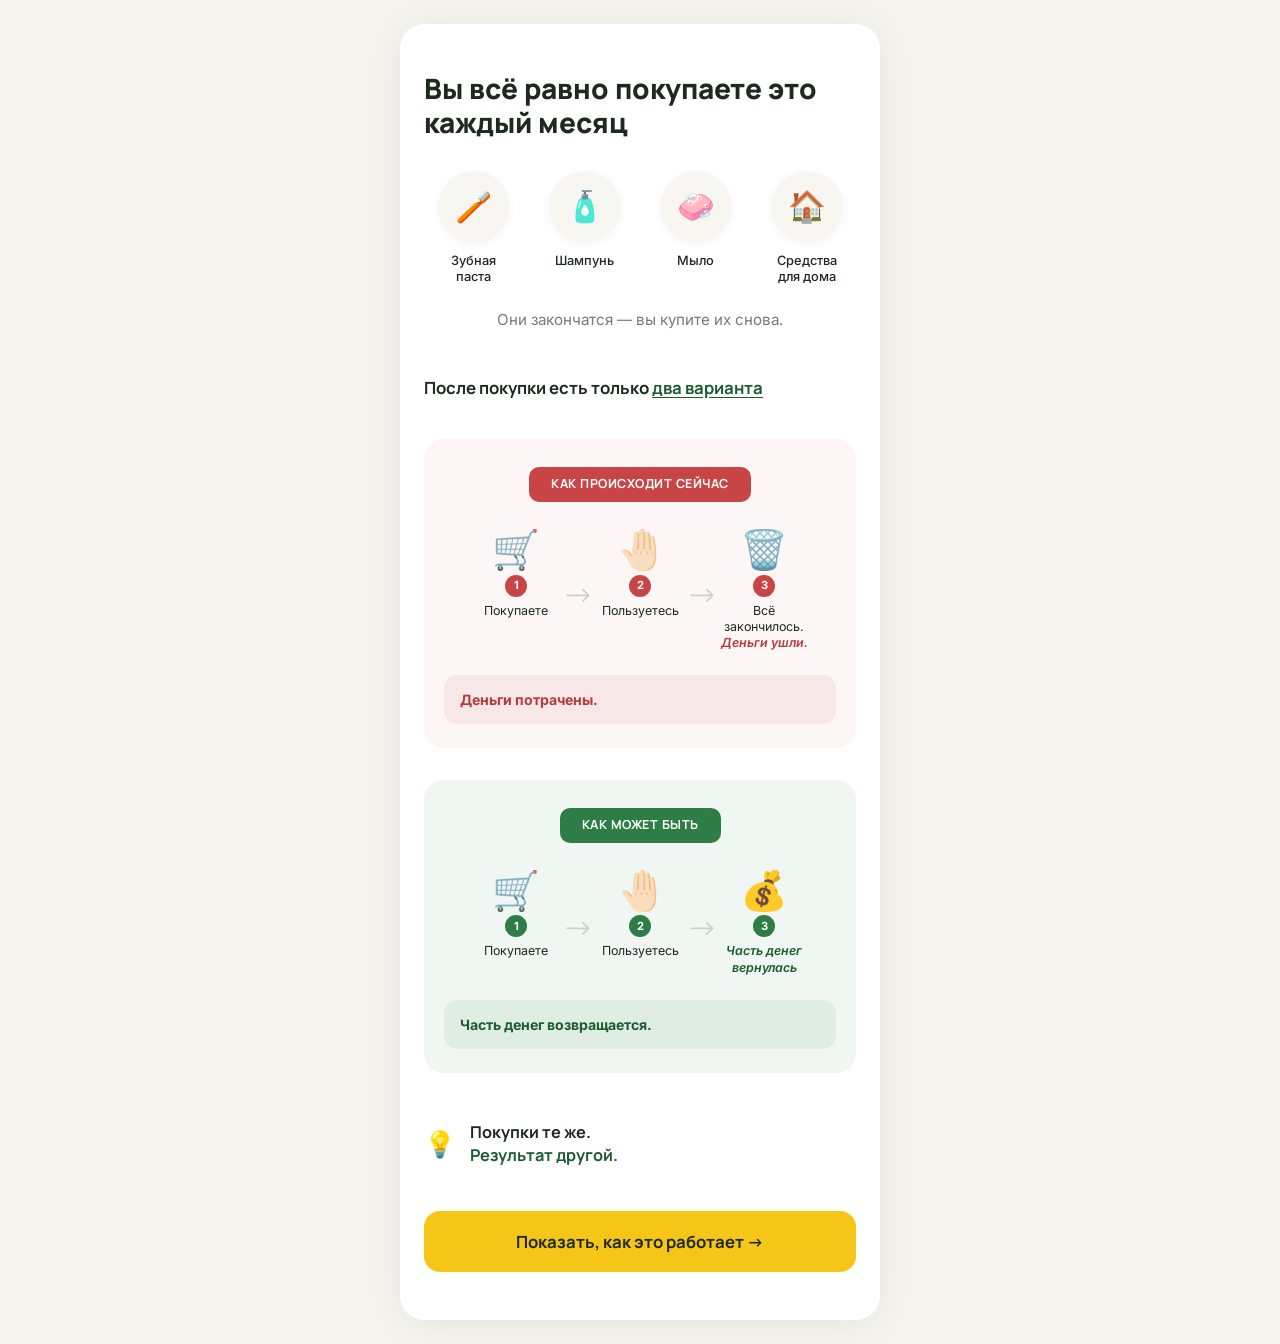
==== commit 973e07ec: "Add files via upload" ====
--- a/index.html
+++ b/index.html
@@ -17,10 +17,10 @@
   --primary-dark:#1B5C30;
   --primary-light:#E6F0E8;
   --red:#B73A3A;
-  --red-light:#FBEEEE;
+  --red-light:#FDF6F6;
   --red-accent:#C94545;
   --green:#2E7D45;
-  --green-light:#E6F0E8;
+  --green-light:#F0F6F1;
   --yellow:#F5C518;
   --yellow-hover:#E6B800;
 }
@@ -254,22 +254,22 @@
       <div class="step">
         <span class="step-emoji">🛒</span>
         <span class="step-num">1</span>
-        <span class="step-label">Покупаете товар</span>
+        <span class="step-label">Покупаете</span>
       </div>
       <span class="arrow">⟶</span>
       <div class="step">
-        <span class="step-emoji">📦</span>
+        <span class="step-emoji">🤚🏻</span>
         <span class="step-num">2</span>
-        <span class="step-label">Используете</span>
+        <span class="step-label">Пользуетесь</span>
       </div>
       <span class="arrow">⟶</span>
       <div class="step">
         <span class="step-emoji">🗑️</span>
         <span class="step-num">3</span>
-        <span class="step-label">Товар закончился. <span class="hl-bad">Деньги ушли.</span></span>
+        <span class="step-label">Всё закончилось. <span class="hl-bad">Деньги ушли.</span></span>
       </div>
     </div>
-    <div class="panel-result">Вы получаете только товар. <span class="hl-bad">Деньги потрачены.</span></div>
+    <div class="panel-result"><span class="hl-bad">Деньги потрачены.</span></div>
   </div>
 
   <!-- Panel Good -->
@@ -279,28 +279,28 @@
       <div class="step">
         <span class="step-emoji">🛒</span>
         <span class="step-num">1</span>
-        <span class="step-label">Покупаете товар</span>
+        <span class="step-label">Покупаете</span>
       </div>
       <span class="arrow">⟶</span>
       <div class="step">
-        <span class="step-emoji">📦</span>
+        <span class="step-emoji">🤚🏻</span>
         <span class="step-num">2</span>
-        <span class="step-label">Используете</span>
+        <span class="step-label">Пользуетесь</span>
       </div>
       <span class="arrow">⟶</span>
       <div class="step">
-        <span class="step-emoji">♻️</span>
+        <span class="step-emoji">💰</span>
         <span class="step-num">3</span>
-        <span class="step-label">Товар закончился. <span class="hl-good">Часть денег вернулась вам.</span></span>
+        <span class="step-label"><span class="hl-good">Часть денег вернулась</span></span>
       </div>
     </div>
-    <div class="panel-result">Вы получаете товар и часть потраченных денег <span class="hl-good">возвращается.</span></div>
+    <div class="panel-result"><span class="hl-good">Часть денег возвращается.</span></div>
   </div>
 
   <!-- Callout -->
   <div class="callout fi">
     <span class="callout-icon">💡</span>
-    <div class="callout-text">Покупка та же. Разница — <span class="hl">в результате.</span></div>
+    <div class="callout-text">Покупки те же.<br><span class="hl">Результат другой.</span></div>
   </div>
 
   <!-- CTA -->
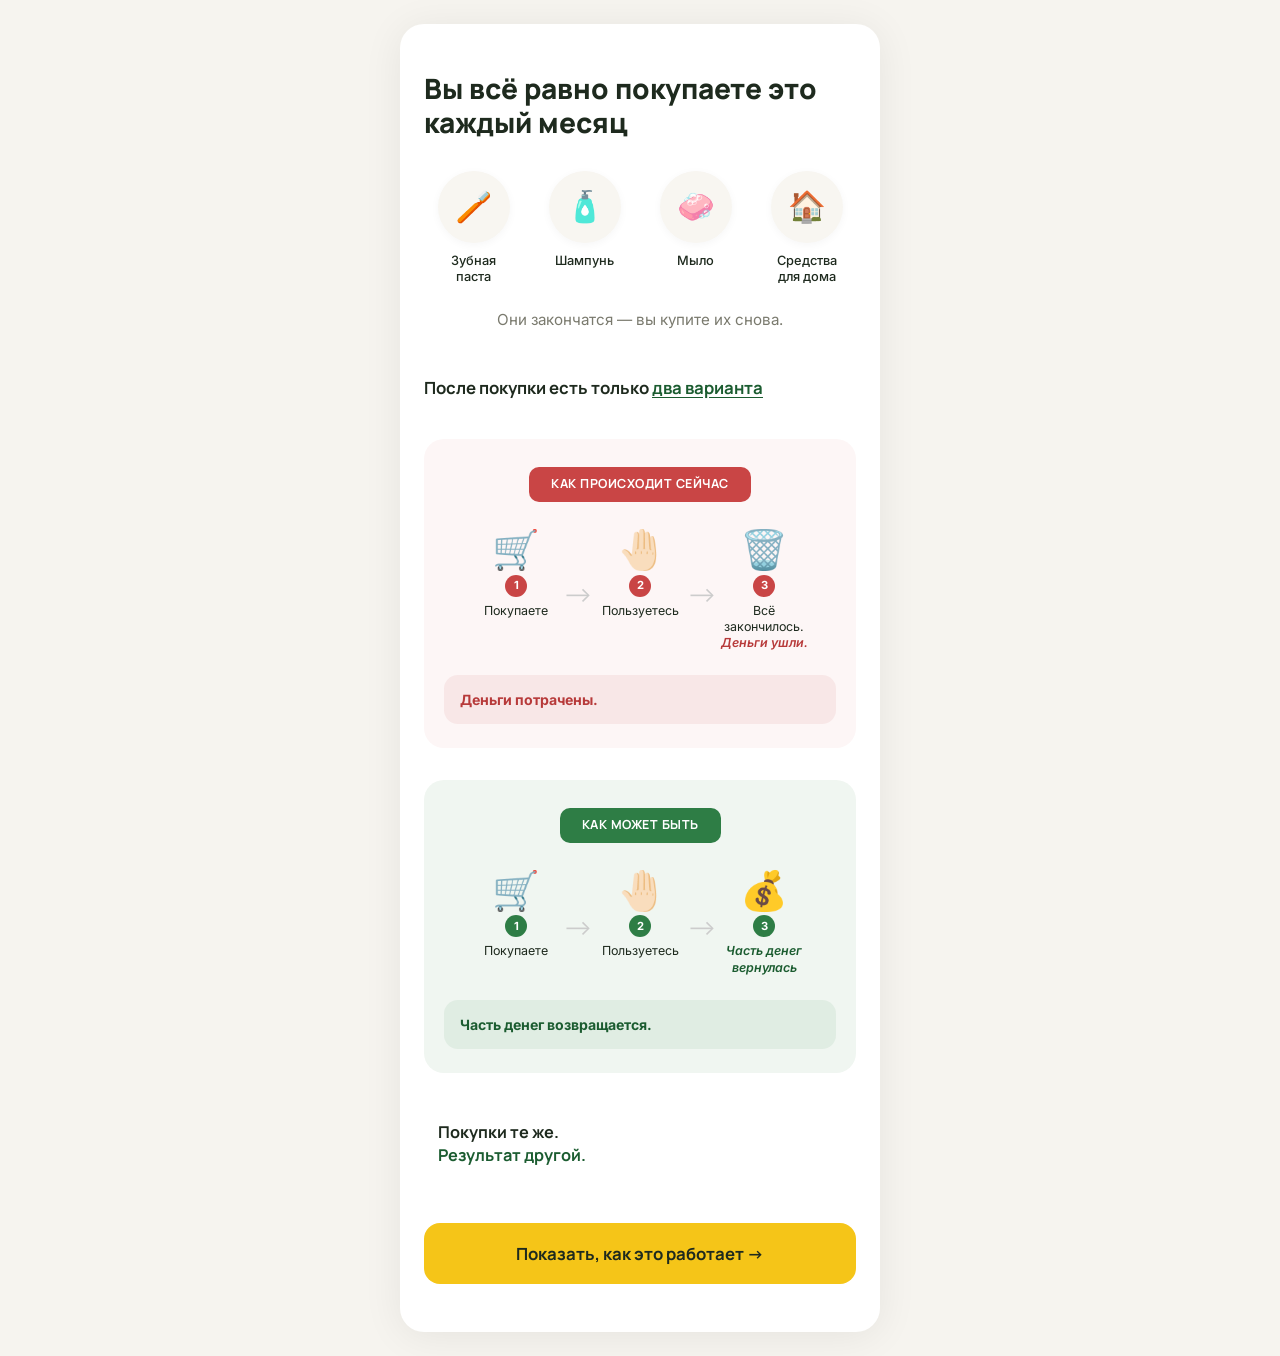
==== commit ac856930: "Add files via upload" ====
--- a/index.html
+++ b/index.html
@@ -173,7 +173,7 @@
   align-items:center;
   gap:14px;
   padding:16px 24px 16px;
-  margin-bottom:28px;
+  margin-bottom:40px;
 }
 .callout-icon{font-size:1.6rem;}
 .callout-text{
@@ -299,7 +299,7 @@
 
   <!-- Callout -->
   <div class="callout fi">
-    <span class="callout-icon">💡</span>
+    <span class="callout-icon"></span>
     <div class="callout-text">Покупки те же.<br><span class="hl">Результат другой.</span></div>
   </div>
 
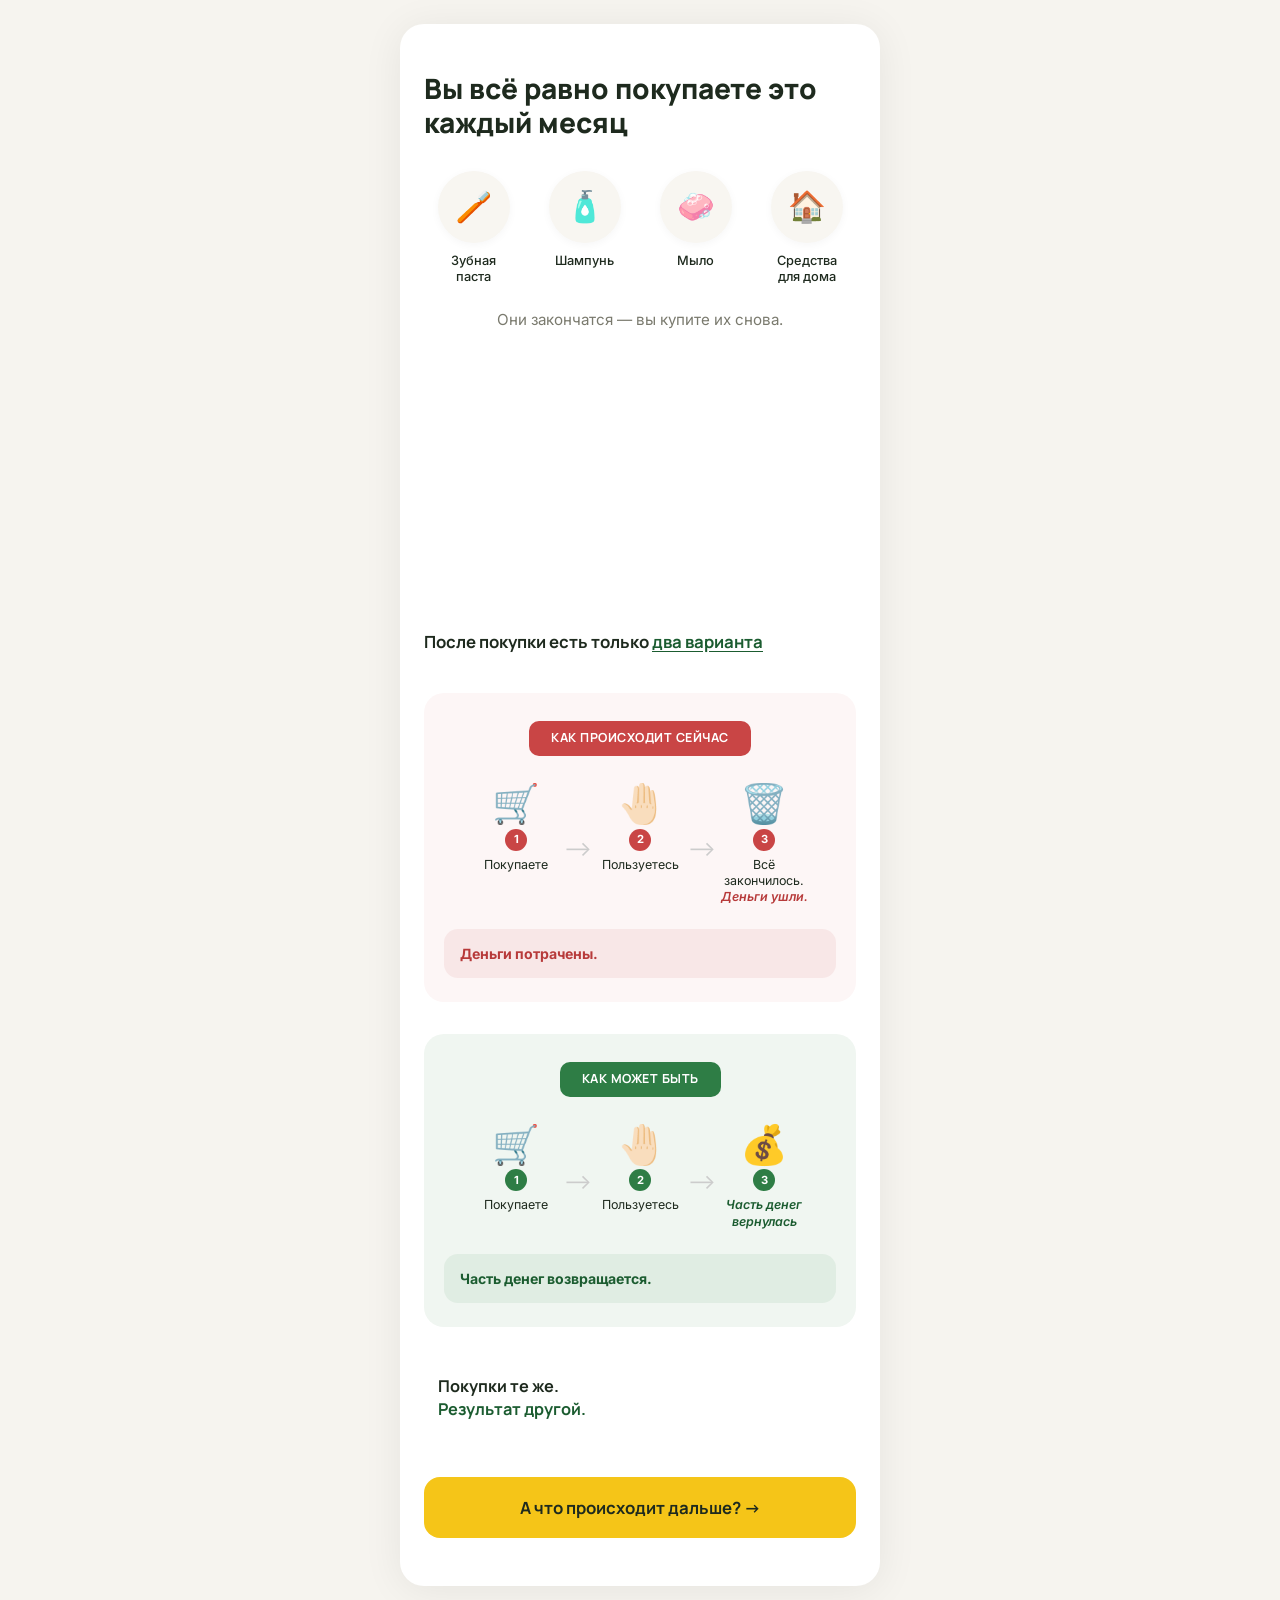
==== commit e404f0ab: "Add files via upload" ====
--- a/index.html
+++ b/index.html
@@ -240,6 +240,13 @@
     </div>
 
     <p class="sub-text fi">Они закончатся — вы купите их снова.</p>
+
+    <!-- Video -->
+    <div class="video-block fi" style="padding:32px 0 0;">
+      <video autoplay muted loop playsinline style="width:100%;border-radius:16px;">
+        <source src="video-01.mp4" type="video/mp4">
+      </video>
+    </div>
   </div>
 
   <!-- Divider -->
@@ -305,7 +312,7 @@
 
   <!-- CTA -->
   <div class="cta-wrap fi">
-    <a href="02.html" class="btn-cta">Показать, как это работает →</a>
+    <a href="02.html" class="btn-cta">А что происходит дальше? →</a>
   </div>
 
 </div>
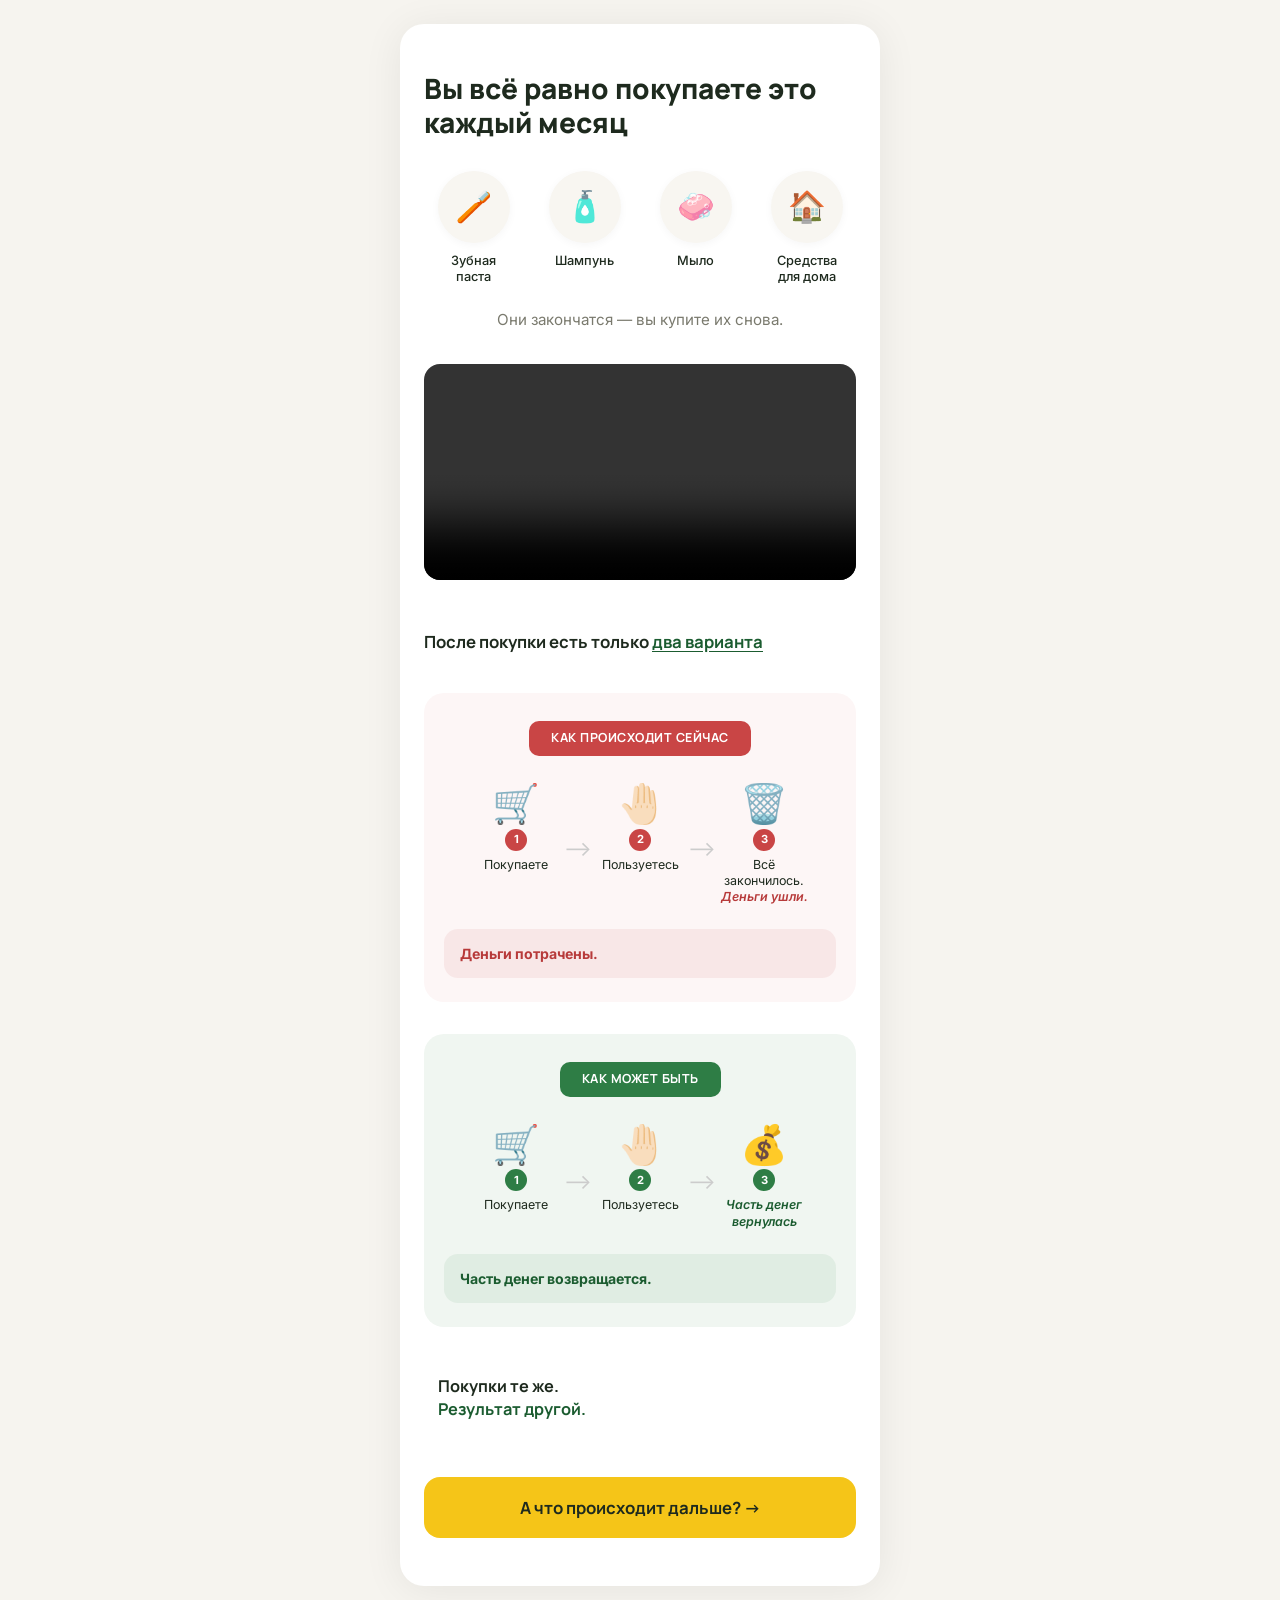
==== commit 6ab36f5c: "Add files via upload" ====
--- a/index.html
+++ b/index.html
@@ -211,6 +211,16 @@
   body{display:flex;align-items:flex-start;justify-content:center;padding:24px 0;}
   .wrap{border-radius:24px;box-shadow:0 4px 40px rgba(0,0,0,0.07);min-height:auto;}
 }
+
+/* ── Copy protection ── */
+body{
+  -webkit-user-select:none;
+  -moz-user-select:none;
+  -ms-user-select:none;
+  user-select:none;
+}
+video{pointer-events:auto;}
+img,video{-webkit-user-drag:none;-khtml-user-drag:none;-moz-user-drag:none;-o-user-drag:none;user-drag:none;}
 </style>
 </head>
 <body>
@@ -243,7 +253,7 @@
 
     <!-- Video -->
     <div class="video-block fi" style="padding:32px 0 0;">
-      <video autoplay muted loop playsinline style="width:100%;border-radius:16px;">
+      <video controls playsinline style="width:100%;border-radius:16px;">
         <source src="video-01.mp4" type="video/mp4">
       </video>
     </div>
@@ -320,6 +330,12 @@
 <script>
 const obs=new IntersectionObserver(e=>{e.forEach(el=>{if(el.isIntersecting)el.target.classList.add('vis')})},{threshold:0.12});
 document.querySelectorAll('.fi').forEach(el=>obs.observe(el));
+
+// Copy protection
+document.addEventListener('contextmenu',e=>e.preventDefault());
+document.addEventListener('copy',e=>e.preventDefault());
+document.addEventListener('cut',e=>e.preventDefault());
+document.addEventListener('dragstart',e=>e.preventDefault());
 </script>
 </body>
 </html>
